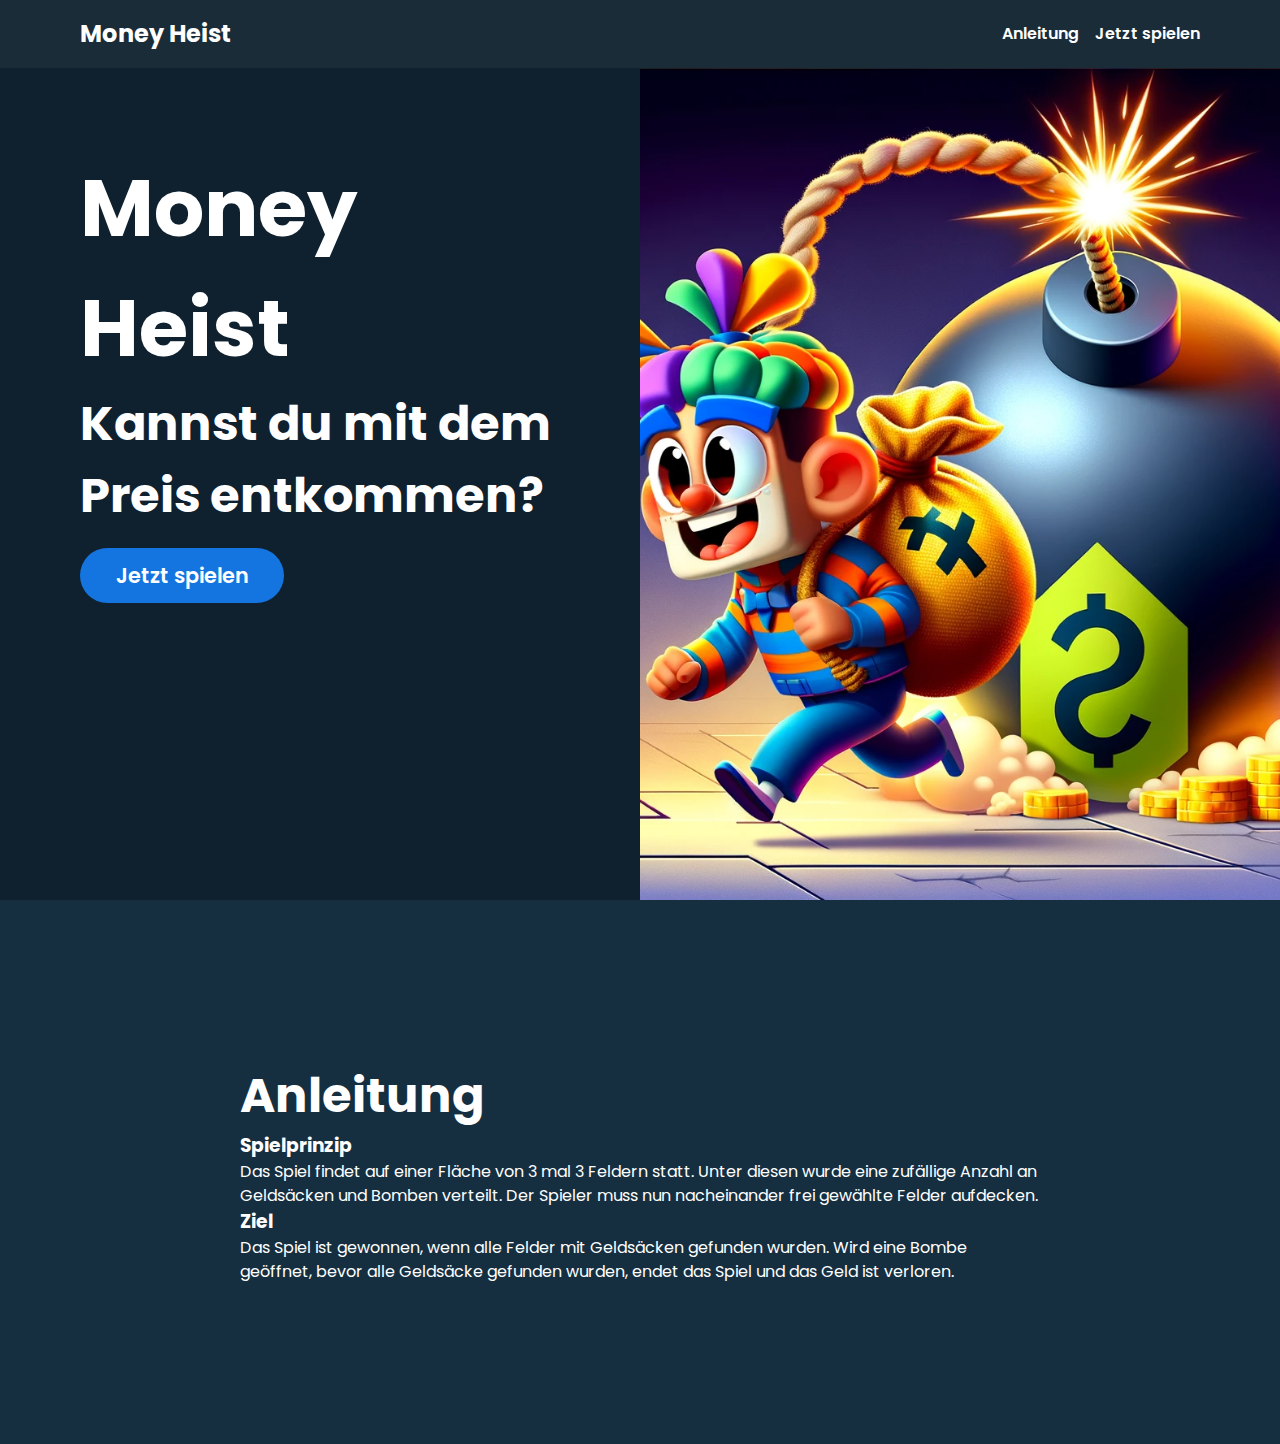
==== index.html @ 93896f3a "updated landing page" ====
<!DOCTYPE html>
<html lang="de">

<head>
    <meta charset="UTF-8">
    <meta name="viewport" content="width=device-width, initial-scale=1">
    <title>Startseite</title>
    <link rel="stylesheet" href="styles/style.css">
    <link rel="preconnect" href="https://fonts.googleapis.com">
    <link rel="preconnect" href="https://fonts.gstatic.com" crossorigin>
    <link href="https://fonts.googleapis.com/css2?family=Poppins:wght@300;400;500;600;700;800&display=swap"
        rel="stylesheet">
</head>

<body>
    <!-- header -->
    <header>
        <a href="#" id="header-logo">Money Heist</a>
        <nav>
            <ul>
                <li><a href="#">Anleitung</a></li>
                <li><a href="game.html">Jetzt spielen</a></li>
            </ul>
        </nav>
    </header>

    <!-- main content -->
    <main>

        <!-- landing section -->
        <section class="landing-section">
            <div class="landing-text">
                <h1>Money Heist</h1>
                <h2>Kannst du mit dem Preis entkommen?</h2>
                <a href="game.html" class="btn btn-landing">Jetzt spielen</a>
            </div>
            <div class="landing-image-container">
                
            </div>
        </section>

        <!-- how it works section -->
        <section style="background-color: #152f41;">
            <article class="text-section">
                <h2>Anleitung</h2>
                <h3>Spielprinzip</h3>
                <p>
                    Das Spiel findet auf einer Fläche von 3 mal 3 Feldern statt. Unter diesen wurde eine zufällige
                    Anzahl an
                    Geldsäcken und Bomben verteilt. Der Spieler muss nun nacheinander frei gewählte Felder aufdecken.
                </p>
                <h3>Ziel</h3>
                <p>
                    Das Spiel ist gewonnen, wenn alle Felder mit Geldsäcken gefunden wurden. Wird eine Bombe geöffnet,
                    bevor
                    alle Geldsäcke gefunden wurden, endet das Spiel und das Geld ist verloren.
                </p>
            </article>
        </section>
    </main>
</body>

</html>
---- styles/style.css ----
*,
*::before,
*::after {
  box-sizing: border-box;
}

* {
  margin: 0;
  padding: 0;
}

html,
body {
  overflow-x: hidden;
}

html {
  font-family: "Poppins", sans-serif;
  scroll-behavior: smooth;
  font-size: 100%;
  -webkit-text-size-adjust: 100%;
  background-color: #0f212e;
  color: white;
}

body {
  width: 100vw;
  line-height: 1.5;
  -webkit-font-smoothing: antialiased;
  -ms-overflow-style: none;
  /* IE and Edge */
  scrollbar-width: none;
  /* Firefox */
  scroll-snap-type: both mandatory;
}

a {
  color: white;
}

ul li {
  list-style: none;
}

button,
input {
  font-family: "Poppins", sans-serif;
}

header {
  padding: 1rem 5rem;
  width: 100vw;
  display: flex;
  flex-direction: row;
  align-items: center;
  justify-content: space-between;
  gap: 1rem;
  background-color: #1a2c38;
}

#header-logo {
  font-size: 1.5rem;
  font-weight: 700;
  text-decoration: none;
}

header ul {
  display: flex;
  flex-direction: row;
  align-items: center;
  justify-content: space-between;
  gap: 1rem;
}

header ul li {
  display: inline;
}

section {
  width: 100vw;
  padding: 10rem 2rem;
  display: flex;
  flex-flow: row wrap;
  justify-content: center;
  align-items: flex-start;
}

a {
  text-decoration: none;
  font-weight: 600;
}

h1 {
  font-size: 5rem;
  font-weight: 700;
}

h2 {
  font-size: 3rem;
}

.game-section {
  padding: 2rem;
  display: flex;
  align-items: stretch;
  justify-content: center;
  flex-direction: row;
  gap: 2rem;
}

.game-sidebar {
  width: 18rem;
  display: flex;
  flex-direction: column;
  align-items: flex-start;
  justify-content: space-between;
  background-color: #1a2c38;
  padding: 1.5rem;
  border-radius: 0.5rem;
}

.game-sidebar-section {
  display: flex;
  flex-direction: column;
  width: 100%;
  gap: 0.5rem;
}

.help-section {
  flex-direction: row;
  justify-content: space-between;
}

.game-sidebar-section label,
.game-sidebar-section input {
  width: 100%;
  font-size: 1rem;
  font-weight: 600;
}

.game-sidebar-section input {
  padding: 0.5rem 0.5rem;
  background: transparent;
  border: solid 2px #314c5d;
  color: white;
  border-radius: 3px;
}

.game-grid-container {
  display: grid;
  grid-template-columns: repeat(3, minmax(0, 1fr));
  grid-gap: 1rem;
}

.grid-item {
  position: relative;
  top: 0;
  width: calc(200px - 1rem);
  height: calc(200px - 1rem);
  background-color: grey;
  display: flex;
  align-items: center;
  justify-content: center;
  cursor: not-allowed;
  transition: 0.2s;
  border-radius: 0.5rem;
}

.grid-item-active {
  background-color: #1475e1;
  cursor: pointer;
}

.grid-item-active:hover {
  top: -2px;
  background-color: #3c3cff;
}

.mine-clicked,
.mine-clicked:hover {
  background-color: red;
}

.money-clicked,
.money-clicked:hover {
  background-color: green;
}

.win {
  background-color: yellow;
}

.win:hover {
  background-color: yellow;
}

.game-over,
.game-over:hover {
  background-color: red;
}

.win-screen {
  display: none;
}

.btn {
  display: inline-block;
  background-color: #1475e1;
  color: white;
  padding: 0.75rem 2.25rem;
  border-radius: 2rem;
  margin: 1rem 0rem;
  font-size: 1.3rem;
  border: none;
  cursor: pointer;
}

.btn-default {
  font-size: 1rem;
  margin: 0.5rem 0rem;
  padding: 0.75rem 0.5rem;
  border-radius: 3px;
  color: black;
  font-weight: 600;
  background-color: lime;
}

.text-section {
  max-width: 50rem;
}

.landing-section {
  margin: 0;
  padding: 0;
  height: calc(100vh - 68px);
  flex-direction: column wrap;
}

.landing-section > * {
  padding: 5rem;
  width: 50vw;
  height: 100%;
}

.landing-image-container {
  background-color: blue;
  background-image: url("../assets/landing-bg-flipped.png");
  background-size: cover;
  background-position: center;
}

.landing-content {
  height: 100%;
  width: 50%;
  display: flex;
  justify-content: center;
  align-items: center;
}/*# sourceMappingURL=style.css.map */
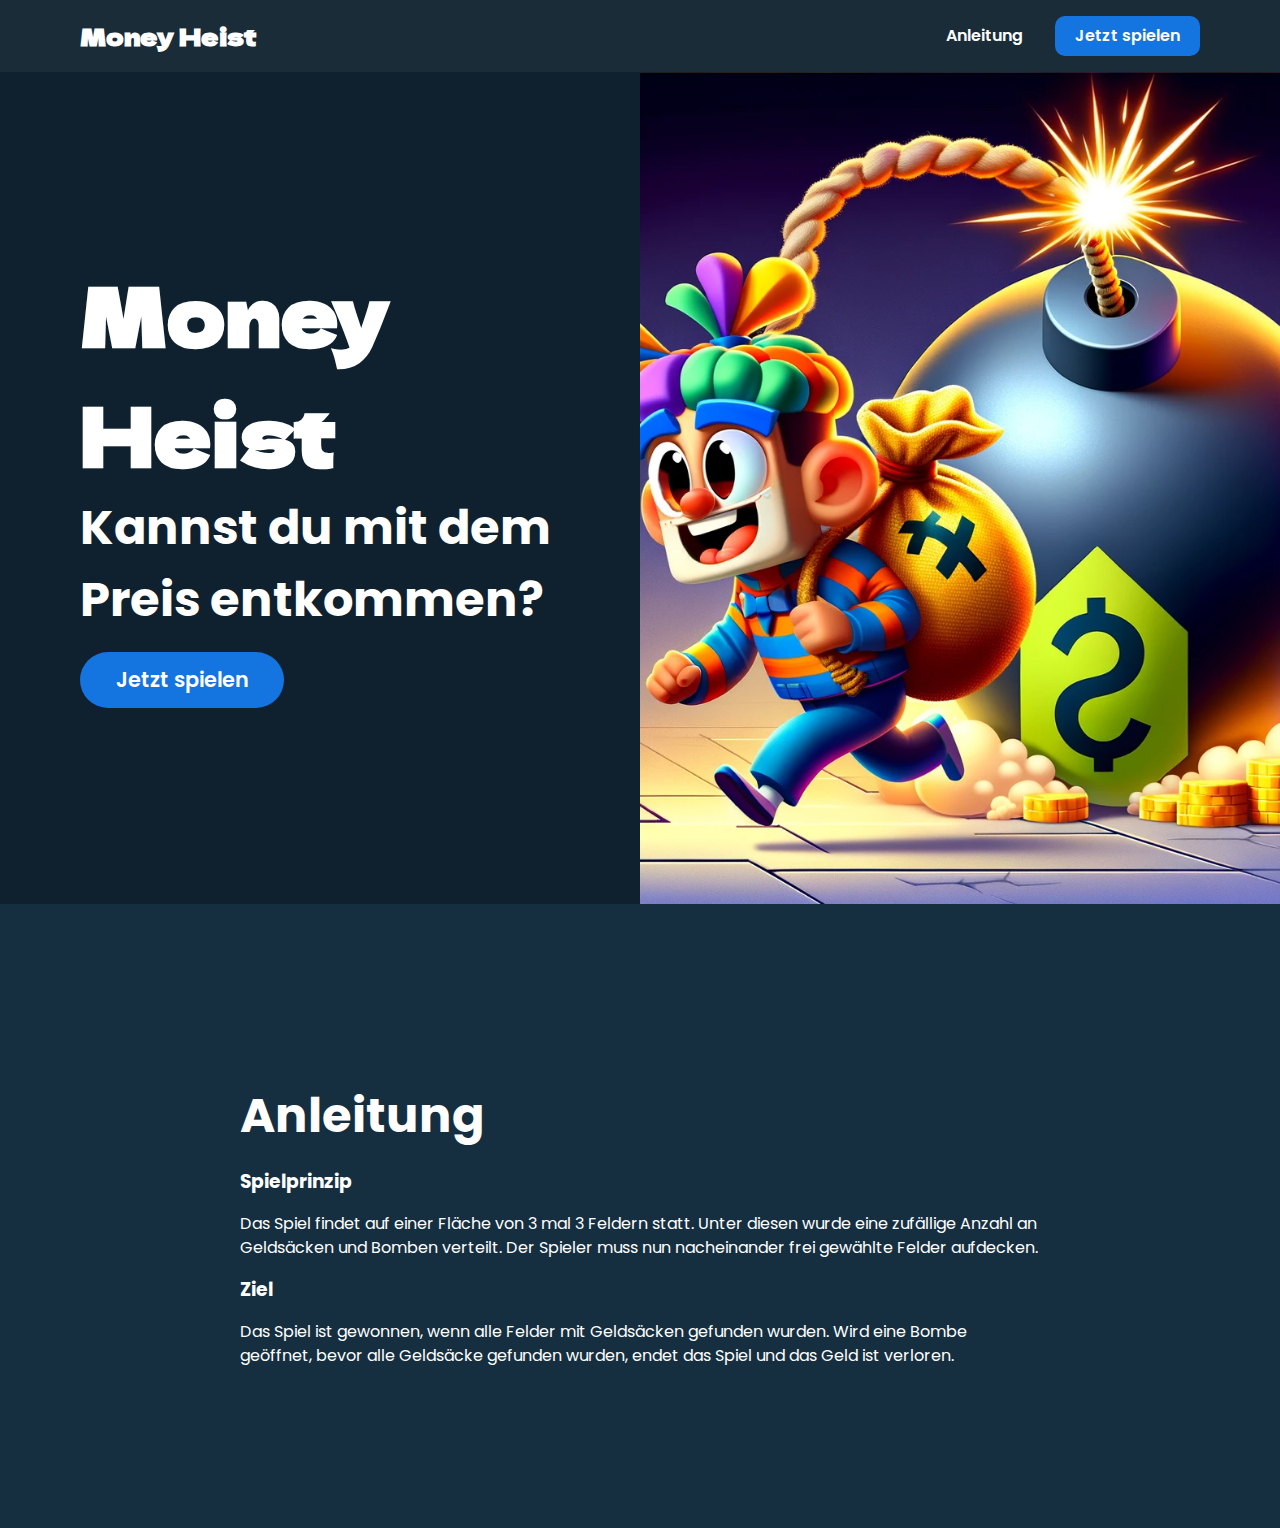
==== commit a662e902: "updated landing page" ====
--- a/index.html
+++ b/index.html
@@ -10,6 +10,8 @@
     <link rel="preconnect" href="https://fonts.gstatic.com" crossorigin>
     <link href="https://fonts.googleapis.com/css2?family=Poppins:wght@300;400;500;600;700;800&display=swap"
         rel="stylesheet">
+    <link href="https://fonts.googleapis.com/css2?family=Dela+Gothic+One&display=swap" rel="stylesheet">
+
 </head>
 
 <body>
@@ -19,7 +21,7 @@
         <nav>
             <ul>
                 <li><a href="#">Anleitung</a></li>
-                <li><a href="game.html">Jetzt spielen</a></li>
+                <li><a class="btn" href="game.html">Jetzt spielen</a></li>
             </ul>
         </nav>
     </header>
@@ -35,7 +37,7 @@
                 <a href="game.html" class="btn btn-landing">Jetzt spielen</a>
             </div>
             <div class="landing-image-container">
-                
+
             </div>
         </section>
 
--- a/styles/style.css
+++ b/styles/style.css
@@ -34,6 +34,10 @@
   scroll-snap-type: both mandatory;
 }
 
+h1, h2, h3 {
+  margin: 1rem 0;
+}
+
 a {
   color: white;
 }
@@ -62,6 +66,7 @@
   font-size: 1.5rem;
   font-weight: 700;
   text-decoration: none;
+  font-family: "Dela Gothic One", sans-serif;
 }
 
 header ul {
@@ -69,7 +74,7 @@
   flex-direction: row;
   align-items: center;
   justify-content: space-between;
-  gap: 1rem;
+  gap: 2rem;
 }
 
 header ul li {
@@ -93,6 +98,7 @@
 h1 {
   font-size: 5rem;
   font-weight: 700;
+  font-family: "Dela Gothic One", sans-serif;
 }
 
 h2 {
@@ -204,13 +210,13 @@
 }
 
 .btn {
+  font-size: 1rem;
   display: inline-block;
   background-color: #1475e1;
   color: white;
-  padding: 0.75rem 2.25rem;
-  border-radius: 2rem;
-  margin: 1rem 0rem;
-  font-size: 1.3rem;
+  padding: 0.5rem 1.25rem;
+  border-radius: 10px;
+  margin: 0;
   border: none;
   cursor: pointer;
 }
@@ -225,6 +231,17 @@
   background-color: lime;
 }
 
+.btn-landing {
+  font-size: 1.3rem;
+  margin: 1rem 0rem;
+  padding: 0.75rem 2.25rem;
+  border-radius: 2rem;
+}
+
+.btn-dark {
+  background-color: #1e3544;
+}
+
 .text-section {
   max-width: 50rem;
 }
@@ -240,6 +257,19 @@
   padding: 5rem;
   width: 50vw;
   height: 100%;
+}
+
+.landing-section h1,
+.landing-section h2 {
+  margin: 0;
+}
+
+.landing-text {
+  display: flex;
+  align-items: flex-start;
+  justify-content: center;
+  flex-direction: column;
+  text-align: left;
 }
 
 .landing-image-container {
@@ -247,6 +277,7 @@
   background-image: url("../assets/landing-bg-flipped.png");
   background-size: cover;
   background-position: center;
+  background-repeat: no-repeat;
 }
 
 .landing-content {
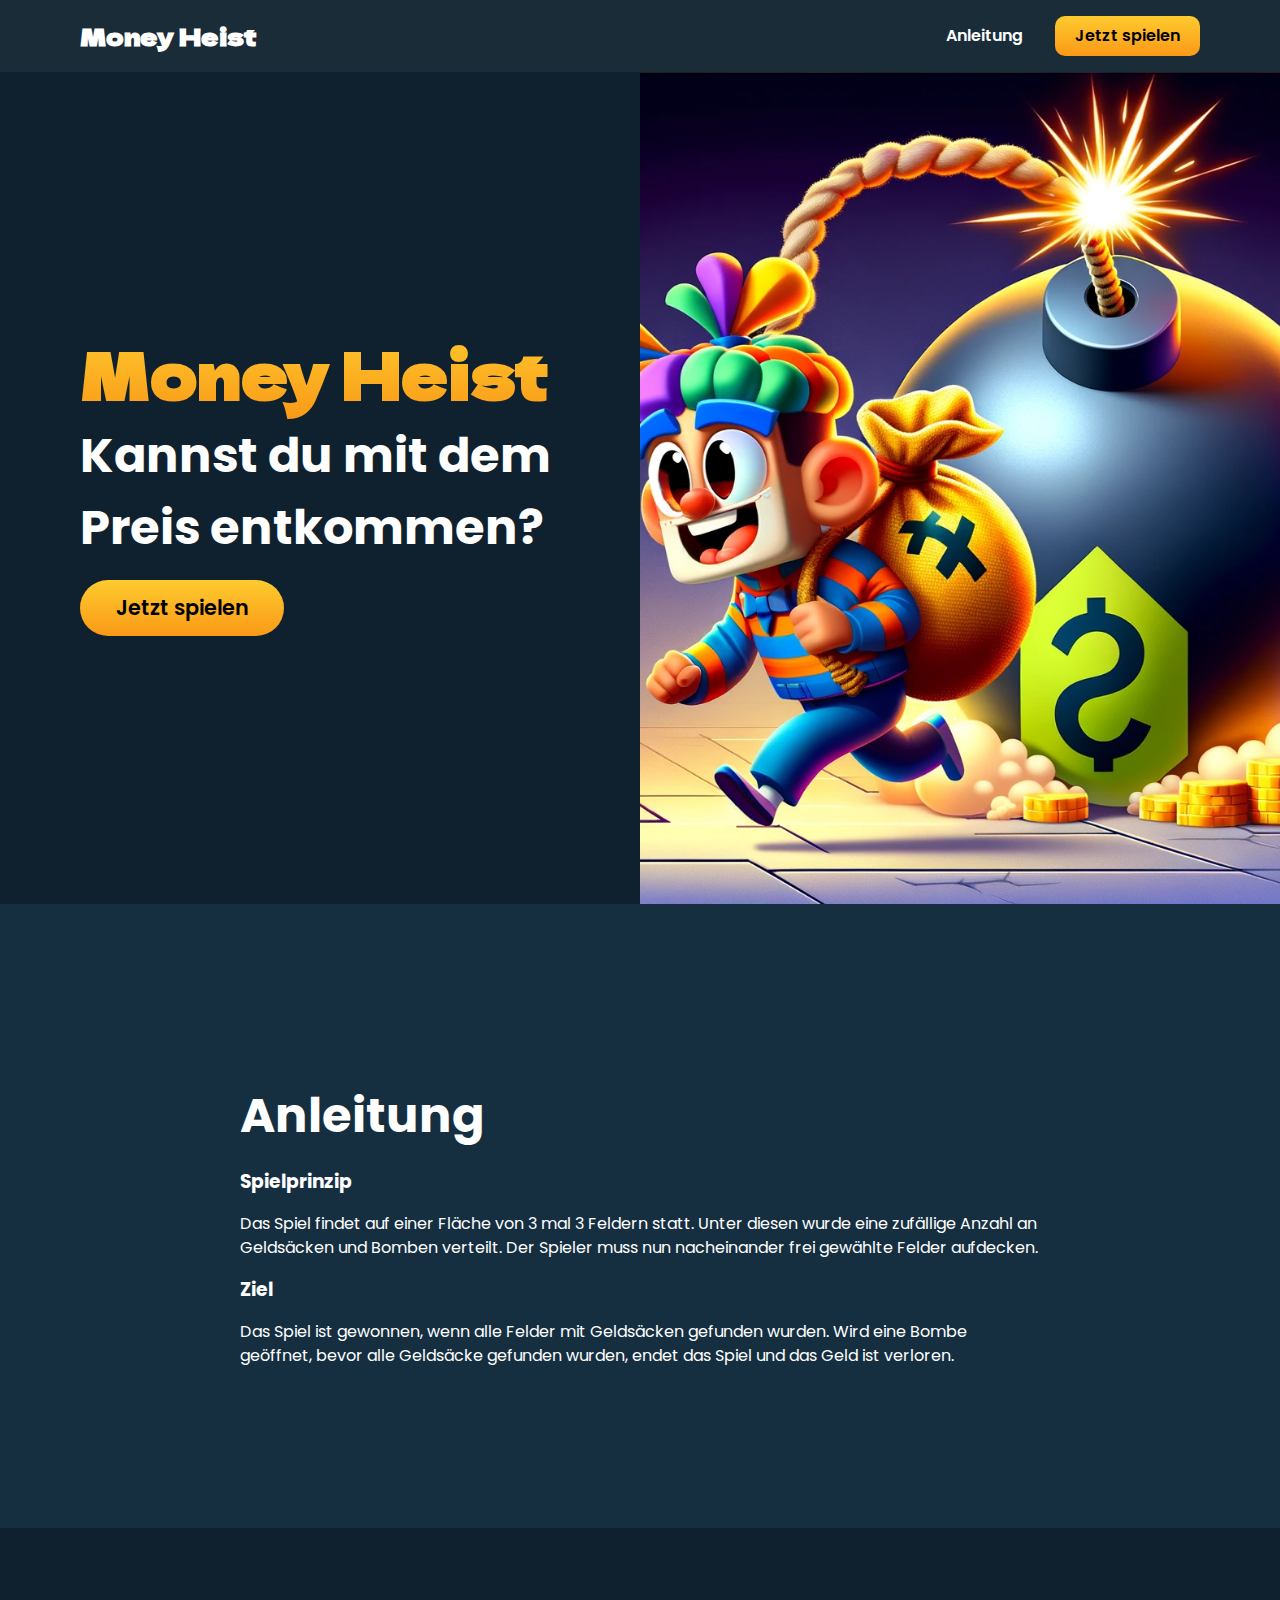
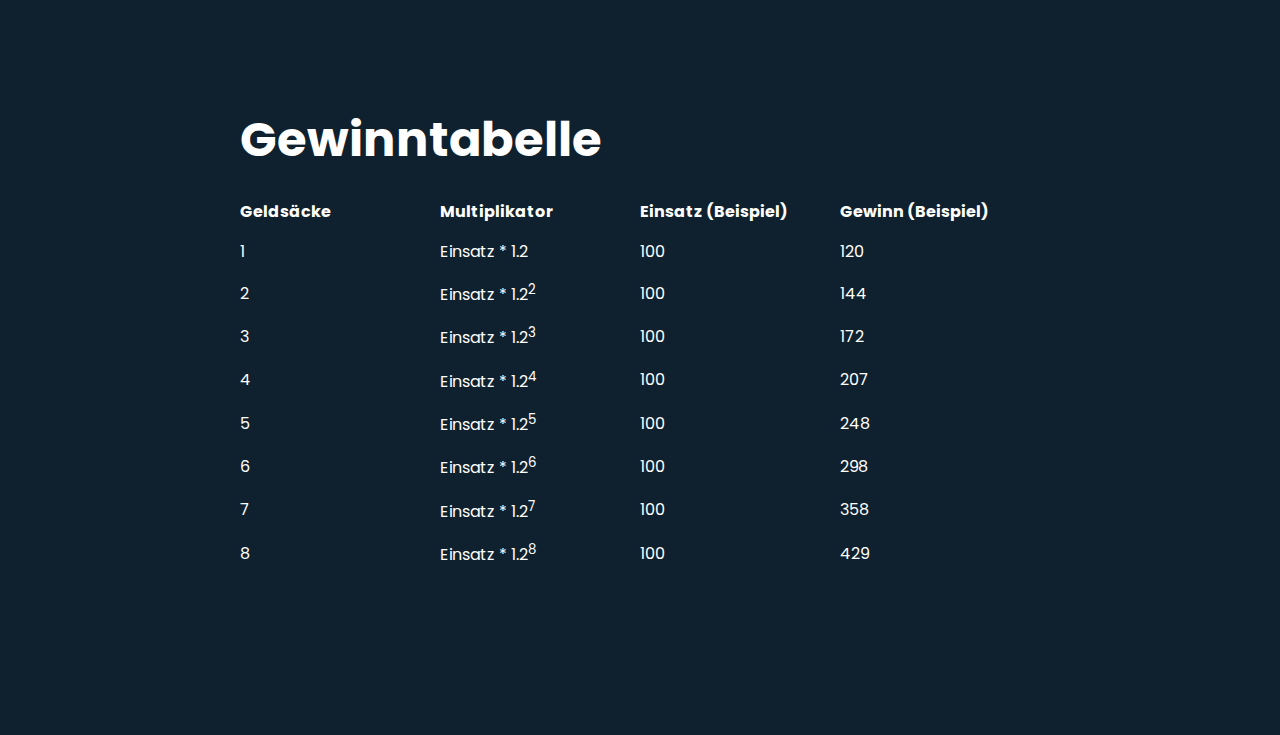
==== commit cdf65420: "added table" ====
--- a/index.html
+++ b/index.html
@@ -42,7 +42,7 @@
         </section>
 
         <!-- how it works section -->
-        <section style="background-color: #152f41;">
+        <section>
             <article class="text-section">
                 <h2>Anleitung</h2>
                 <h3>Spielprinzip</h3>
@@ -59,6 +59,71 @@
                 </p>
             </article>
         </section>
+        <section>
+            <article class="text-section">
+                <h2>Gewinntabelle</h2>
+                <table>
+                    <thead>
+                        <tr>
+                            <th>Geldsäcke</th>
+                            <th>Multiplikator</th>
+                            <th>Einsatz (Beispiel)</th>
+                            <th>Gewinn (Beispiel)</th>
+                        </tr>
+                    </thead>
+                    <tbody>
+                        <tr>
+                            <td>1</td>
+                            <td>Einsatz * 1.2</td>
+                            <td>100</td>
+                            <td>120</td>
+                        </tr>
+                        <tr>
+                            <td>2</td>
+                            <td>Einsatz * 1.2<sup>2</sup></td>
+                            <td>100</td>
+                            <td>144</td>
+                        </tr>
+                        <tr>
+                            <td>3</td>
+                            <td>Einsatz * 1.2<sup>3</sup></td>
+                            <td>100</td>
+                            <td>172</td>
+                        </tr>
+                        <tr>
+                            <td>4</td>
+                            <td>Einsatz * 1.2<sup>4</sup></td>
+                            <td>100</td>
+                            <td>207</td>
+                        </tr>
+                        <tr>
+                            <td>5</td>
+                            <td>Einsatz * 1.2<sup>5</sup></td>
+                            <td>100</td>
+                            <td>248</td>
+                        </tr>
+                        <tr>
+                            <td>6</td>
+                            <td>Einsatz * 1.2<sup>6</sup></td>
+                            <td>100</td>
+                            <td>298</td>
+                        </tr>
+                        <tr>
+                            <td>7</td>
+                            <td>Einsatz * 1.2<sup>7</sup></td>
+                            <td>100</td>
+                            <td>358</td>
+                        </tr>
+                        <tr>
+                            <td>8</td>
+                            <td>Einsatz * 1.2<sup>8</sup></td>
+                            <td>100</td>
+                            <td>429</td>
+                        </tr>
+                    </tbody>
+                </table>
+            </article>
+        </section>
     </main>
 </body>
 
--- a/styles/style.css
+++ b/styles/style.css
@@ -34,7 +34,9 @@
   scroll-snap-type: both mandatory;
 }
 
-h1, h2, h3 {
+h1,
+h2,
+h3 {
   margin: 1rem 0;
 }
 
@@ -49,6 +51,34 @@
 button,
 input {
   font-family: "Poppins", sans-serif;
+}
+
+table {
+  table-layout: fixed;
+  width: 100%;
+  text-align: left;
+  border-collapse: collapse;
+}
+
+thead th:nth-child(1) {
+  width: 25%;
+}
+
+thead th:nth-child(2) {
+  width: 25%;
+}
+
+thead th:nth-child(3) {
+  width: 25%;
+}
+
+thead th:nth-child(4) {
+  width: 25%;
+}
+
+th,
+td {
+  padding: 0.5rem 0;
 }
 
 header {
@@ -81,30 +111,14 @@
   display: inline;
 }
 
-section {
-  width: 100vw;
-  padding: 10rem 2rem;
-  display: flex;
-  flex-flow: row wrap;
-  justify-content: center;
-  align-items: flex-start;
-}
-
-a {
-  text-decoration: none;
-  font-weight: 600;
-}
-
-h1 {
-  font-size: 5rem;
-  font-weight: 700;
-  font-family: "Dela Gothic One", sans-serif;
-}
-
-h2 {
-  font-size: 3rem;
-}
-
+@media (max-width: 576px) {
+  header {
+    padding: 1rem;
+  }
+}
+/**
+ * Game page
+ */
 .game-section {
   padding: 2rem;
   display: flex;
@@ -123,6 +137,7 @@
   background-color: #1a2c38;
   padding: 1.5rem;
   border-radius: 0.5rem;
+  order: 1;
 }
 
 .game-sidebar-section {
@@ -132,9 +147,35 @@
   gap: 0.5rem;
 }
 
+.bet-label-group {
+  width: 100%;
+  display: flex;
+  flex-direction: row wrap;
+  align-items: flex-end;
+  justify-content: space-around;
+}
+
+.bet-label-group label {
+  flex: 1;
+  text-align: left;
+}
+
+.bet-label-group span {
+  flex: 2;
+  text-align: right;
+  font-weight: 500;
+  font-size: 0.8rem;
+  color: #427ca1;
+}
+
 .help-section {
+  padding-top: 1rem;
   flex-direction: row;
   justify-content: space-between;
+}
+
+.game-sidebar-section .btn {
+  margin: 0;
 }
 
 .game-sidebar-section label,
@@ -152,17 +193,40 @@
   border-radius: 3px;
 }
 
+.game-sidebar-section .stats {
+  display: grid;
+  grid-template-columns: repeat(2, minmax(0, 1fr));
+  gap: 0.25rem;
+  text-align: left;
+  font-weight: 400;
+  font-size: 1rem;
+  background: #1e3544;
+  padding: 1rem;
+  border-radius: 3px;
+  white-space: nowrap;
+}
+
+#minecountindicator,
+#moneyfoundindicator,
+#mineriskindicator {
+  text-align: right;
+  font-weight: 500;
+}
+
 .game-grid-container {
+  width: 40%;
   display: grid;
   grid-template-columns: repeat(3, minmax(0, 1fr));
+  grid-template-rows: repeat(3, minmax(0, 1fr));
   grid-gap: 1rem;
+  order: 1;
 }
 
 .grid-item {
   position: relative;
   top: 0;
-  width: calc(200px - 1rem);
-  height: calc(200px - 1rem);
+  width: 100%;
+  height: 100%;
   background-color: grey;
   display: flex;
   align-items: center;
@@ -172,6 +236,12 @@
   border-radius: 0.5rem;
 }
 
+.grid-item::before {
+  content: "";
+  display: block;
+  padding-top: 100%;
+}
+
 .grid-item-active {
   background-color: #1475e1;
   cursor: pointer;
@@ -205,15 +275,136 @@
   background-color: red;
 }
 
-.win-screen {
-  display: none;
-}
-
+.hide {
+  display: none !important;
+}
+
+@media (max-width: 576px) {
+  .game-section {
+    gap: 1rem;
+  }
+  .game-section {
+    padding: 1rem;
+  }
+  .game-grid-container {
+    width: 100%;
+  }
+  .game-sidebar {
+    width: 100%;
+    order: 2;
+  }
+}
+@media (min-width: 576px) {
+  .game-section {
+    padding: 2rem 2rem;
+  }
+  .game-grid-container {
+    width: 50%;
+  }
+}
+@media (min-width: 768px) {
+  .game-section {
+    padding: 2rem 0rem;
+  }
+  .game-grid-container {
+    width: 60%;
+  }
+}
+@media (min-width: 992px) {
+  .game-section {
+    padding: 2rem 5rem;
+  }
+  .game-grid-container {
+    width: 60%;
+  }
+}
+@media (min-width: 1200px) {
+  .game-section {
+    padding: 2rem 7rem;
+  }
+  .game-grid-container {
+    width: 55%;
+  }
+}
+@media (min-width: 1400px) {
+  .game-section {
+    padding: 2rem 15rem;
+  }
+  .game-grid-container {
+    width: 60%;
+  }
+}
+/** 
+ * General page setup
+ */
+section {
+  width: 100vw;
+  padding: 10rem 2rem;
+  display: flex;
+  flex-flow: row wrap;
+  justify-content: center;
+  align-items: flex-start;
+}
+
+section:nth-child(even) {
+  background-color: #152f41;
+}
+
+.landing-section {
+  margin: 0;
+  padding: 0;
+  height: calc(100vh - 68px);
+  flex-direction: column wrap;
+}
+
+.landing-section > * {
+  padding: 5rem;
+  width: 50vw;
+  height: 100%;
+}
+
+.landing-section h1,
+.landing-section h2 {
+  margin: 0;
+}
+
+.landing-text {
+  display: flex;
+  align-items: flex-start;
+  justify-content: center;
+  flex-direction: column;
+  text-align: left;
+}
+
+.landing-image-container {
+  background-color: blue;
+  background-image: url("../assets/landing-bg-flipped.png");
+  background-size: cover;
+  background-position: center;
+  background-repeat: no-repeat;
+}
+
+.landing-content {
+  height: 100%;
+  width: 50%;
+  display: flex;
+  justify-content: center;
+  align-items: center;
+}
+
+.text-section {
+  max-width: 50rem;
+}
+
+/**
+ * Button styles
+ */
 .btn {
   font-size: 1rem;
+  text-align: center;
   display: inline-block;
-  background-color: #1475e1;
-  color: white;
+  background: linear-gradient(180deg, #FECB2E 0%, #FA9917 100%);
+  color: #000;
   padding: 0.5rem 1.25rem;
   border-radius: 10px;
   margin: 0;
@@ -236,54 +427,34 @@
   margin: 1rem 0rem;
   padding: 0.75rem 2.25rem;
   border-radius: 2rem;
+  background: linear-gradient(180deg, #FECB2E 0%, #FA9917 100%);
+  color: black;
 }
 
 .btn-dark {
-  background-color: #1e3544;
-}
-
-.text-section {
-  max-width: 50rem;
-}
-
-.landing-section {
-  margin: 0;
-  padding: 0;
-  height: calc(100vh - 68px);
-  flex-direction: column wrap;
-}
-
-.landing-section > * {
-  padding: 5rem;
-  width: 50vw;
-  height: 100%;
-}
-
-.landing-section h1,
-.landing-section h2 {
-  margin: 0;
-}
-
-.landing-text {
-  display: flex;
-  align-items: flex-start;
-  justify-content: center;
-  flex-direction: column;
-  text-align: left;
-}
-
-.landing-image-container {
-  background-color: blue;
-  background-image: url("../assets/landing-bg-flipped.png");
-  background-size: cover;
-  background-position: center;
-  background-repeat: no-repeat;
-}
-
-.landing-content {
-  height: 100%;
-  width: 50%;
-  display: flex;
-  justify-content: center;
-  align-items: center;
+  background: #1e3544;
+  color: #fff;
+}
+
+/**
+ * General text styling
+ */
+a {
+  text-decoration: none;
+  font-weight: 600;
+}
+
+h1 {
+  font-size: clamp(1rem, 5vw, 6rem);
+  font-weight: 700;
+  font-family: "Dela Gothic One", sans-serif;
+  background: linear-gradient(180deg, #FECB2E 0%, #FA9917 100%);
+  background-clip: text;
+  -webkit-background-clip: text;
+  -webkit-text-fill-color: transparent;
+  display: inline-block;
+}
+
+h2 {
+  font-size: 3rem;
 }/*# sourceMappingURL=style.css.map */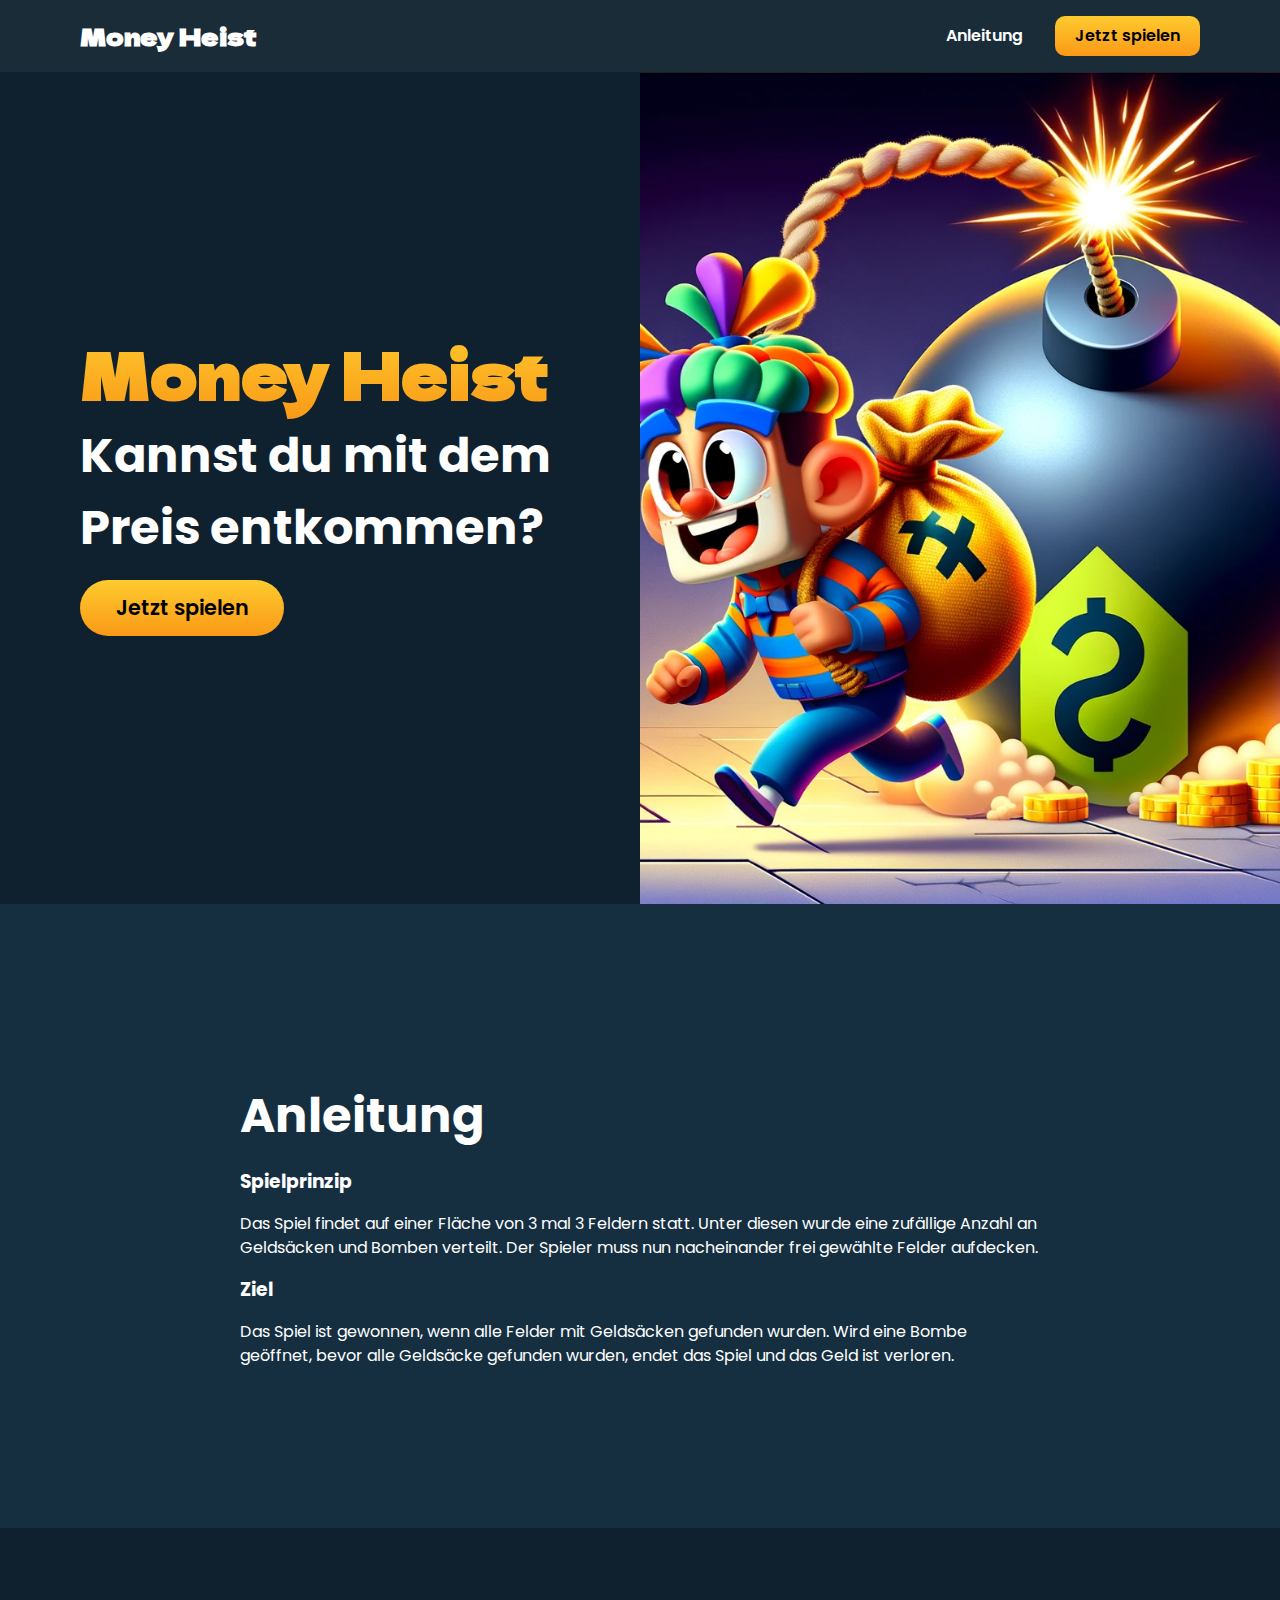
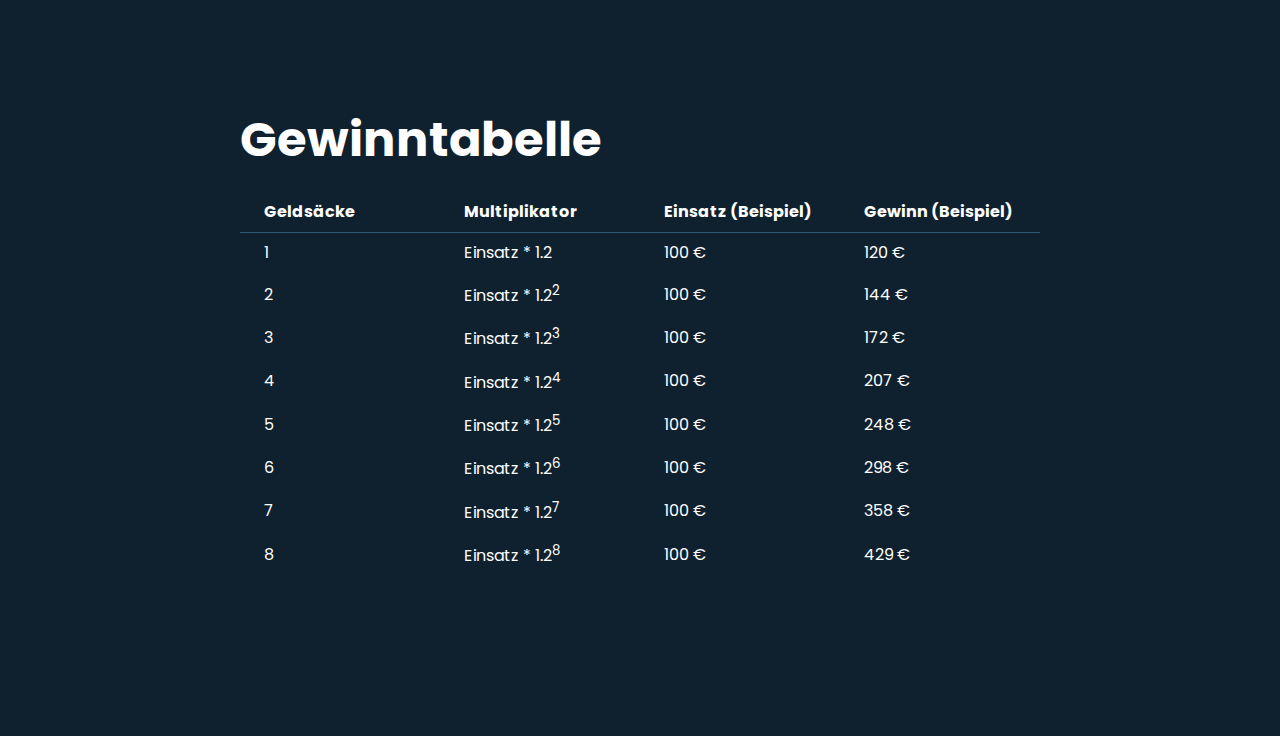
==== commit e840d720: "updated responsive features on landing page" ====
--- a/index.html
+++ b/index.html
@@ -75,50 +75,50 @@
                         <tr>
                             <td>1</td>
                             <td>Einsatz * 1.2</td>
-                            <td>100</td>
-                            <td>120</td>
+                            <td>100 €</td>
+                            <td>120 €</td>
                         </tr>
                         <tr>
                             <td>2</td>
                             <td>Einsatz * 1.2<sup>2</sup></td>
-                            <td>100</td>
-                            <td>144</td>
+                            <td>100 €</td>
+                            <td>144 €</td>
                         </tr>
                         <tr>
                             <td>3</td>
                             <td>Einsatz * 1.2<sup>3</sup></td>
-                            <td>100</td>
-                            <td>172</td>
+                            <td>100 €</td>
+                            <td>172 €</td>
                         </tr>
                         <tr>
                             <td>4</td>
                             <td>Einsatz * 1.2<sup>4</sup></td>
-                            <td>100</td>
-                            <td>207</td>
+                            <td>100 €</td>
+                            <td>207 €</td>
                         </tr>
                         <tr>
                             <td>5</td>
                             <td>Einsatz * 1.2<sup>5</sup></td>
-                            <td>100</td>
-                            <td>248</td>
+                            <td>100 €</td>
+                            <td>248 €</td>
                         </tr>
                         <tr>
                             <td>6</td>
                             <td>Einsatz * 1.2<sup>6</sup></td>
-                            <td>100</td>
-                            <td>298</td>
+                            <td>100 €</td>
+                            <td>298 €</td>
                         </tr>
                         <tr>
                             <td>7</td>
                             <td>Einsatz * 1.2<sup>7</sup></td>
-                            <td>100</td>
-                            <td>358</td>
+                            <td>100 €</td>
+                            <td>358 €</td>
                         </tr>
                         <tr>
                             <td>8</td>
                             <td>Einsatz * 1.2<sup>8</sup></td>
-                            <td>100</td>
-                            <td>429</td>
+                            <td>100 €</td>
+                            <td>429 €</td>
                         </tr>
                     </tbody>
                 </table>
--- a/styles/style.css
+++ b/styles/style.css
@@ -76,9 +76,17 @@
   width: 25%;
 }
 
+thead {
+  border-bottom: solid 0.1rem #2f5975;
+}
+
+th {
+  vertical-align: bottom;
+}
+
 th,
 td {
-  padding: 0.5rem 0;
+  padding: 0.5rem 1.5rem;
 }
 
 header {
@@ -354,7 +362,7 @@
   margin: 0;
   padding: 0;
   height: calc(100vh - 68px);
-  flex-direction: column wrap;
+  flex-flow: column wrap;
 }
 
 .landing-section > * {
@@ -457,4 +465,68 @@
 
 h2 {
   font-size: 3rem;
+}
+
+@media (max-width: 576px) {
+  .landing-section {
+    flex-flow: column;
+  }
+  .landing-section > * {
+    padding: 1rem;
+    width: 100vw;
+    height: 50%;
+  }
+}
+@media (min-width: 576px) {
+  .landing-section {
+    flex-flow: column;
+  }
+  .landing-section > * {
+    padding: 5rem;
+    width: 100vw;
+    height: 50%;
+  }
+}
+/*
+@media (min-width: breakpoints.$breakpoint-md) {
+    .game-section {
+        padding: 2rem 0rem
+    }
+
+    .game-grid-container {
+        width: 60%;
+    }
+}
+
+
+
+@media (min-width: breakpoints.$breakpoint-lg) {
+    .game-section {
+        padding: 2rem 5rem
+    }
+
+    .game-grid-container {
+        width: 60%;
+    }
+}
+
+@media (min-width: breakpoints.$breakpoint-xl) {
+    .game-section {
+        padding: 2rem 7rem
+    }
+
+    .game-grid-container {
+        width: 55%;
+    }
+}
+*/
+@media (min-width: 992px) {
+  .landing-section {
+    flex-flow: row;
+  }
+  .landing-section > * {
+    padding: 5rem;
+    width: 50vw;
+    height: 100%;
+  }
 }/*# sourceMappingURL=style.css.map */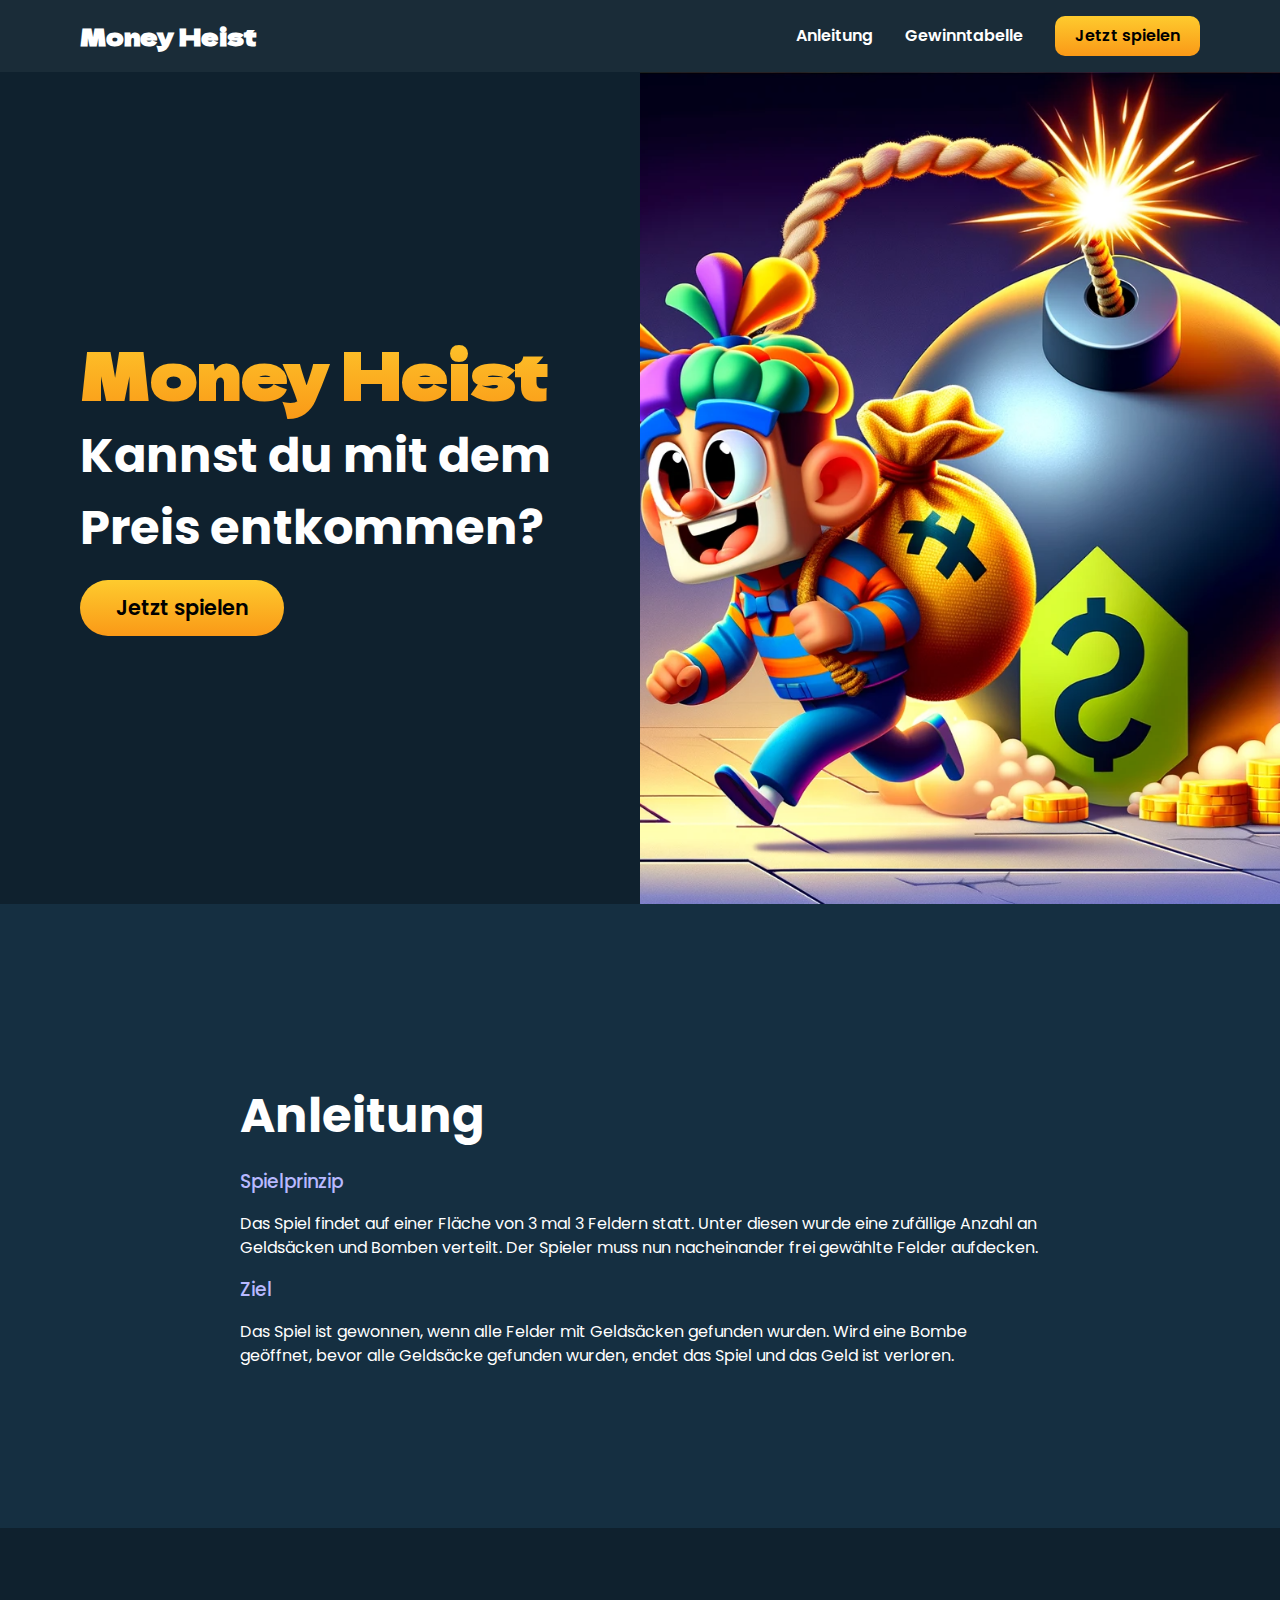
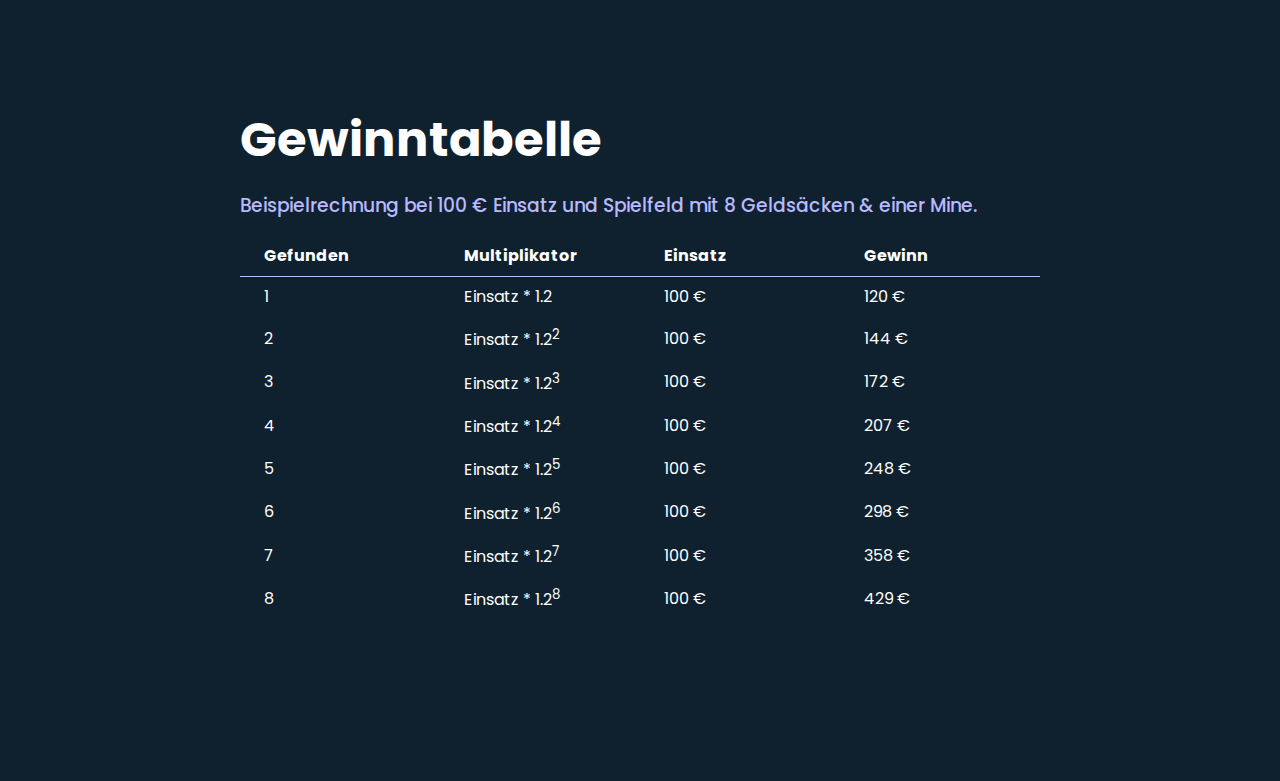
==== commit de19d32a: "updated lang" ====
--- a/index.html
+++ b/index.html
@@ -4,7 +4,7 @@
 <head>
     <meta charset="UTF-8">
     <meta name="viewport" content="width=device-width, initial-scale=1">
-    <title>Startseite</title>
+    <title>Money Heist 💰💣</title>
     <link rel="stylesheet" href="styles/style.css">
     <link rel="preconnect" href="https://fonts.googleapis.com">
     <link rel="preconnect" href="https://fonts.gstatic.com" crossorigin>
@@ -20,7 +20,8 @@
         <a href="#" id="header-logo">Money Heist</a>
         <nav>
             <ul>
-                <li><a href="#">Anleitung</a></li>
+                <li><a href="#anleitung">Anleitung</a></li>
+                <li><a href="#gewinntabelle">Gewinntabelle</a></li>
                 <li><a class="btn" href="game.html">Jetzt spielen</a></li>
             </ul>
         </nav>
@@ -42,7 +43,7 @@
         </section>
 
         <!-- how it works section -->
-        <section>
+        <section id="anleitung">
             <article class="text-section">
                 <h2>Anleitung</h2>
                 <h3>Spielprinzip</h3>
@@ -59,16 +60,17 @@
                 </p>
             </article>
         </section>
-        <section>
+        <section id="gewinntabelle">
             <article class="text-section">
                 <h2>Gewinntabelle</h2>
+                <h3>Beispielrechnung bei 100 € Einsatz und Spielfeld mit 8 Geldsäcken & einer Mine.</h3>
                 <table>
                     <thead>
                         <tr>
-                            <th>Geldsäcke</th>
+                            <th>Gefunden</th>
                             <th>Multiplikator</th>
-                            <th>Einsatz (Beispiel)</th>
-                            <th>Gewinn (Beispiel)</th>
+                            <th>Einsatz</th>
+                            <th>Gewinn</th>
                         </tr>
                     </thead>
                     <tbody>
--- a/styles/style.css
+++ b/styles/style.css
@@ -40,6 +40,11 @@
   margin: 1rem 0;
 }
 
+h3 {
+  color: #b8b9ff;
+  font-weight: 500;
+}
+
 a {
   color: white;
 }
@@ -77,16 +82,11 @@
 }
 
 thead {
-  border-bottom: solid 0.1rem #2f5975;
+  border-bottom: solid 0.1rem #b8b9ff;
 }
 
 th {
   vertical-align: bottom;
-}
-
-th,
-td {
-  padding: 0.5rem 1.5rem;
 }
 
 header {
@@ -453,7 +453,7 @@
 }
 
 h1 {
-  font-size: clamp(1rem, 5vw, 6rem);
+  font-size: clamp(3rem, 5vw, 6rem);
   font-weight: 700;
   font-family: "Dela Gothic One", sans-serif;
   background: linear-gradient(180deg, #FECB2E 0%, #FA9917 100%);
@@ -464,9 +464,20 @@
 }
 
 h2 {
-  font-size: 3rem;
-}
-
+  font-size: clamp(2rem, 4vw, 3rem);
+}
+
+/**
+ * Tables styles
+ */
+th,
+td {
+  padding: 0.5rem 1.5rem;
+}
+
+/**
+ * Media queries
+ */
 @media (max-width: 576px) {
   .landing-section {
     flex-flow: column;
@@ -476,6 +487,10 @@
     width: 100vw;
     height: 50%;
   }
+  th,
+  td {
+    padding: 0;
+  }
 }
 @media (min-width: 576px) {
   .landing-section {
@@ -486,40 +501,11 @@
     width: 100vw;
     height: 50%;
   }
-}
-/*
-@media (min-width: breakpoints.$breakpoint-md) {
-    .game-section {
-        padding: 2rem 0rem
-    }
-
-    .game-grid-container {
-        width: 60%;
-    }
-}
-
-
-
-@media (min-width: breakpoints.$breakpoint-lg) {
-    .game-section {
-        padding: 2rem 5rem
-    }
-
-    .game-grid-container {
-        width: 60%;
-    }
-}
-
-@media (min-width: breakpoints.$breakpoint-xl) {
-    .game-section {
-        padding: 2rem 7rem
-    }
-
-    .game-grid-container {
-        width: 55%;
-    }
-}
-*/
+  th,
+  td {
+    padding: 0;
+  }
+}
 @media (min-width: 992px) {
   .landing-section {
     flex-flow: row;
@@ -529,4 +515,8 @@
     width: 50vw;
     height: 100%;
   }
+  th,
+  td {
+    padding: 0.5rem 1.5rem;
+  }
 }/*# sourceMappingURL=style.css.map */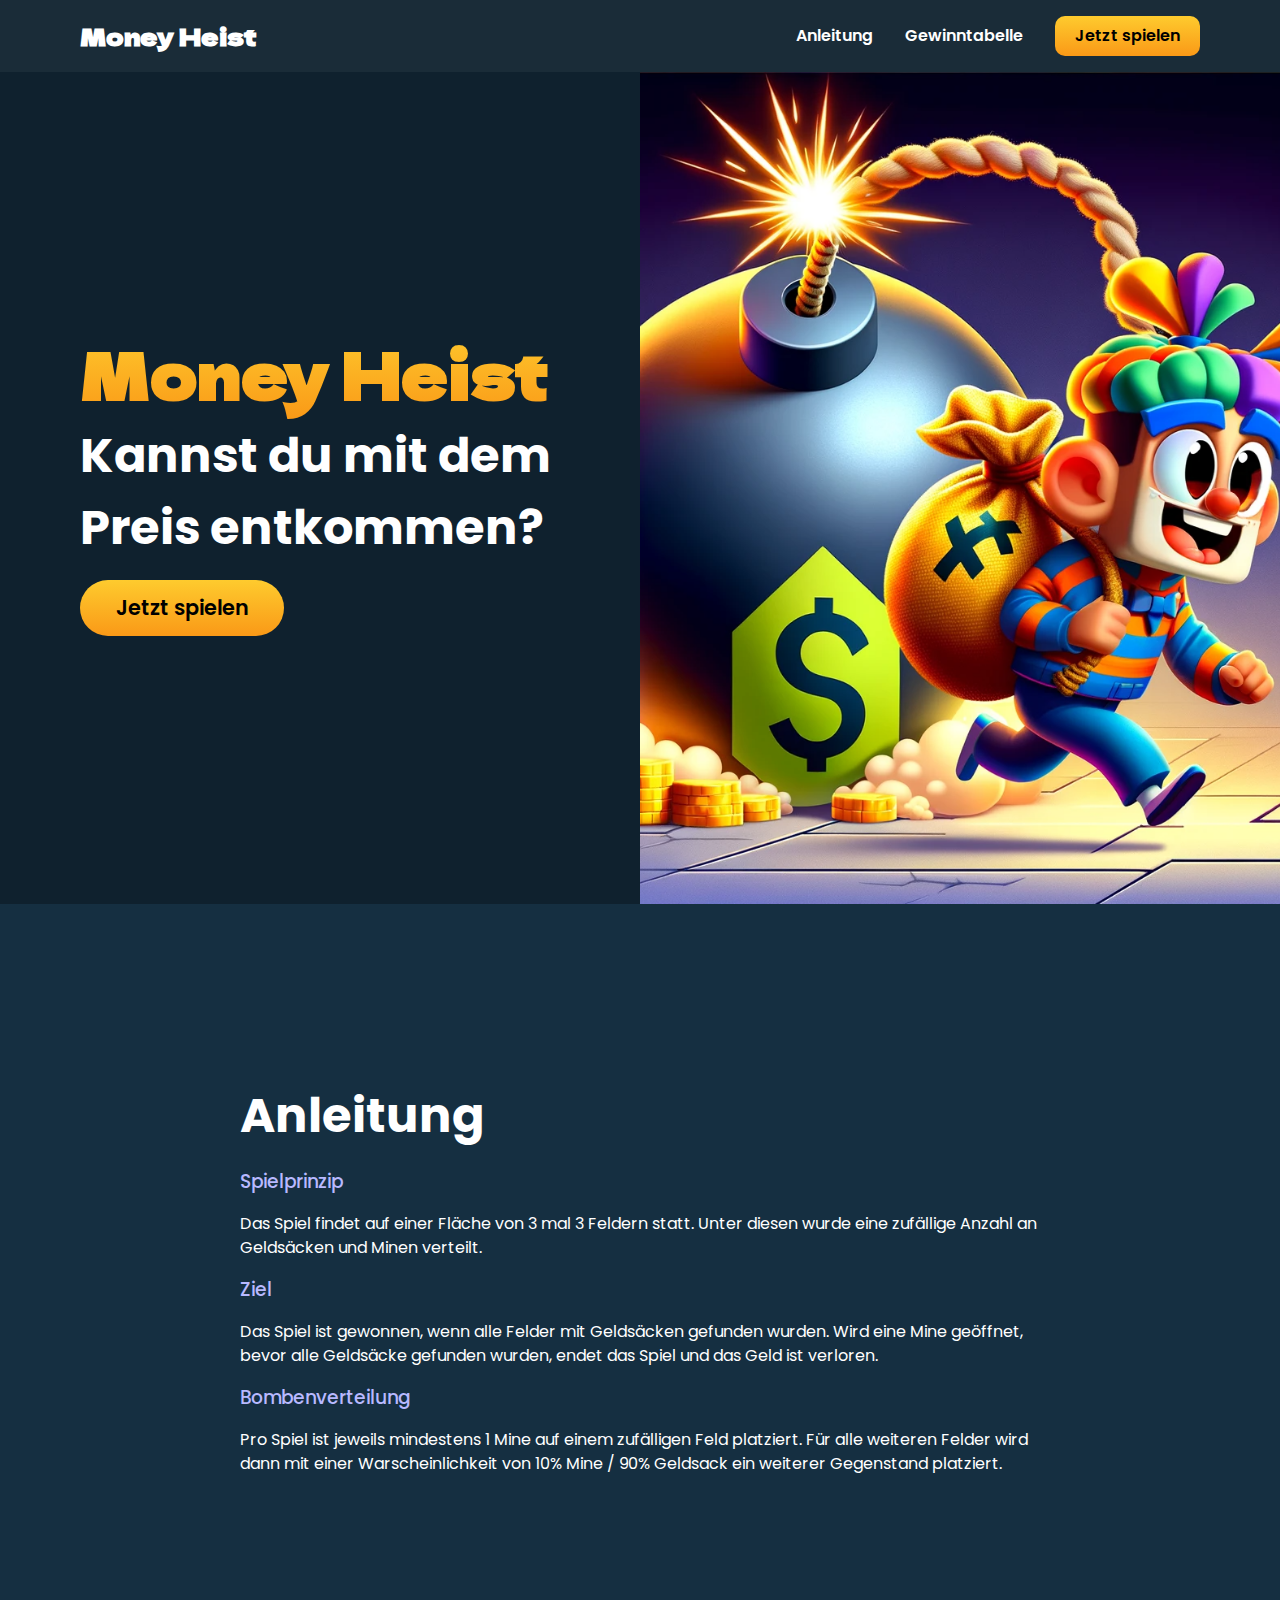
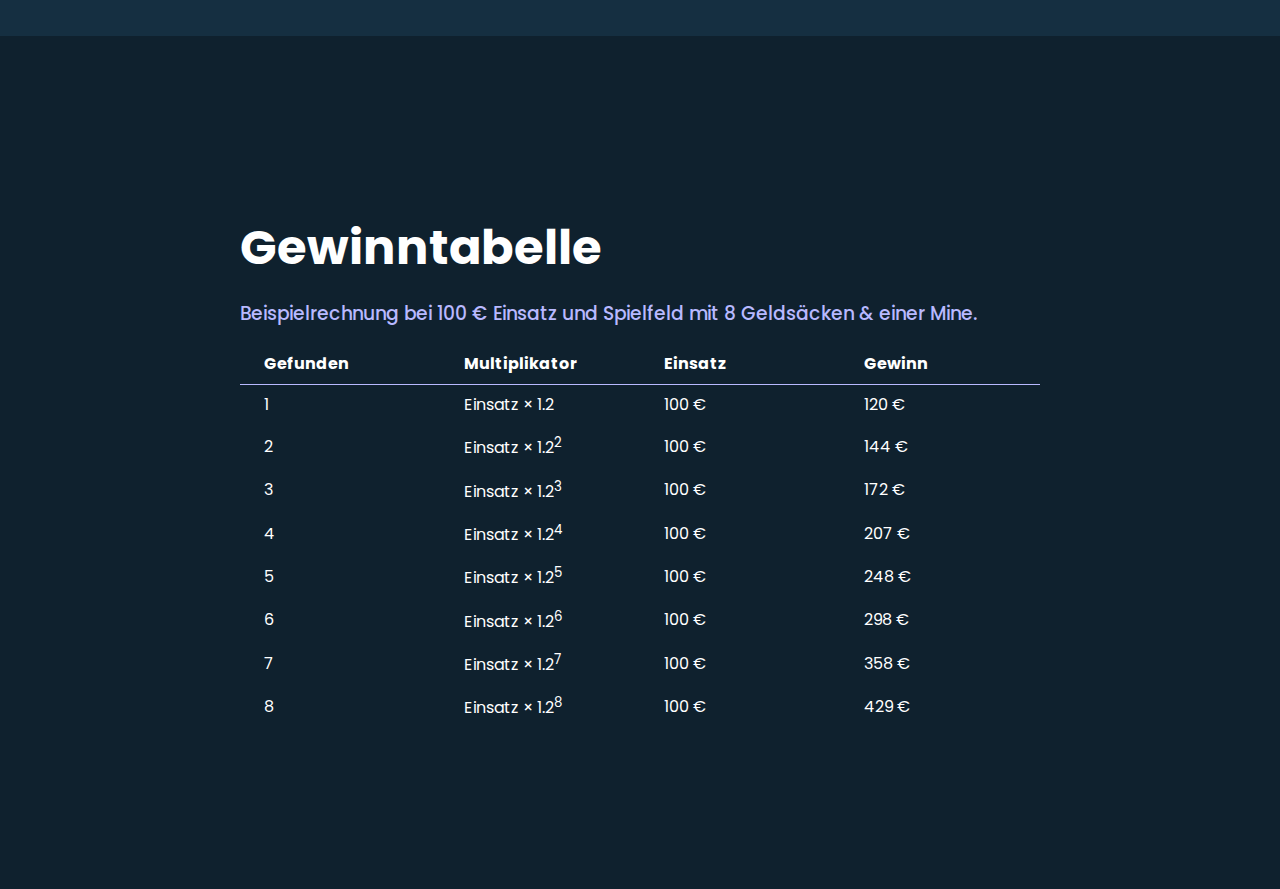
==== commit 18c5c0fd: "added game tutorial" ====
--- a/index.html
+++ b/index.html
@@ -48,15 +48,15 @@
                 <h2>Anleitung</h2>
                 <h3>Spielprinzip</h3>
                 <p>
-                    Das Spiel findet auf einer Fläche von 3 mal 3 Feldern statt. Unter diesen wurde eine zufällige
-                    Anzahl an
-                    Geldsäcken und Bomben verteilt. Der Spieler muss nun nacheinander frei gewählte Felder aufdecken.
+                    Das Spiel findet auf einer Fläche von 3 mal 3 Feldern statt. Unter diesen wurde eine zufällige Anzahl an Geldsäcken und Minen verteilt.
                 </p>
                 <h3>Ziel</h3>
                 <p>
-                    Das Spiel ist gewonnen, wenn alle Felder mit Geldsäcken gefunden wurden. Wird eine Bombe geöffnet,
-                    bevor
-                    alle Geldsäcke gefunden wurden, endet das Spiel und das Geld ist verloren.
+                    Das Spiel ist gewonnen, wenn alle Felder mit Geldsäcken gefunden wurden. Wird eine Mine geöffnet, bevor alle Geldsäcke gefunden wurden, endet das Spiel und das Geld ist verloren.
+                </p>
+                <h3>Bombenverteilung</h3>
+                <p>
+                    Pro Spiel ist jeweils mindestens 1 Mine auf einem zufälligen Feld platziert. Für alle weiteren Felder wird dann mit einer Warscheinlichkeit von 10% Mine / 90% Geldsack ein weiterer Gegenstand platziert.
                 </p>
             </article>
         </section>
@@ -76,49 +76,49 @@
                     <tbody>
                         <tr>
                             <td>1</td>
-                            <td>Einsatz * 1.2</td>
+                            <td>Einsatz × 1.2</td>
                             <td>100 €</td>
                             <td>120 €</td>
                         </tr>
                         <tr>
                             <td>2</td>
-                            <td>Einsatz * 1.2<sup>2</sup></td>
+                            <td>Einsatz × 1.2<sup>2</sup></td>
                             <td>100 €</td>
                             <td>144 €</td>
                         </tr>
                         <tr>
                             <td>3</td>
-                            <td>Einsatz * 1.2<sup>3</sup></td>
+                            <td>Einsatz × 1.2<sup>3</sup></td>
                             <td>100 €</td>
                             <td>172 €</td>
                         </tr>
                         <tr>
                             <td>4</td>
-                            <td>Einsatz * 1.2<sup>4</sup></td>
+                            <td>Einsatz × 1.2<sup>4</sup></td>
                             <td>100 €</td>
                             <td>207 €</td>
                         </tr>
                         <tr>
                             <td>5</td>
-                            <td>Einsatz * 1.2<sup>5</sup></td>
+                            <td>Einsatz × 1.2<sup>5</sup></td>
                             <td>100 €</td>
                             <td>248 €</td>
                         </tr>
                         <tr>
                             <td>6</td>
-                            <td>Einsatz * 1.2<sup>6</sup></td>
+                            <td>Einsatz × 1.2<sup>6</sup></td>
                             <td>100 €</td>
                             <td>298 €</td>
                         </tr>
                         <tr>
                             <td>7</td>
-                            <td>Einsatz * 1.2<sup>7</sup></td>
+                            <td>Einsatz × 1.2<sup>7</sup></td>
                             <td>100 €</td>
                             <td>358 €</td>
                         </tr>
                         <tr>
                             <td>8</td>
-                            <td>Einsatz * 1.2<sup>8</sup></td>
+                            <td>Einsatz × 1.2<sup>8</sup></td>
                             <td>100 €</td>
                             <td>429 €</td>
                         </tr>
--- a/styles/style.css
+++ b/styles/style.css
@@ -386,7 +386,7 @@
 
 .landing-image-container {
   background-color: blue;
-  background-image: url("../assets/landing-bg-flipped.png");
+  background-image: url("../assets/landing-bg.png");
   background-size: cover;
   background-position: center;
   background-repeat: no-repeat;
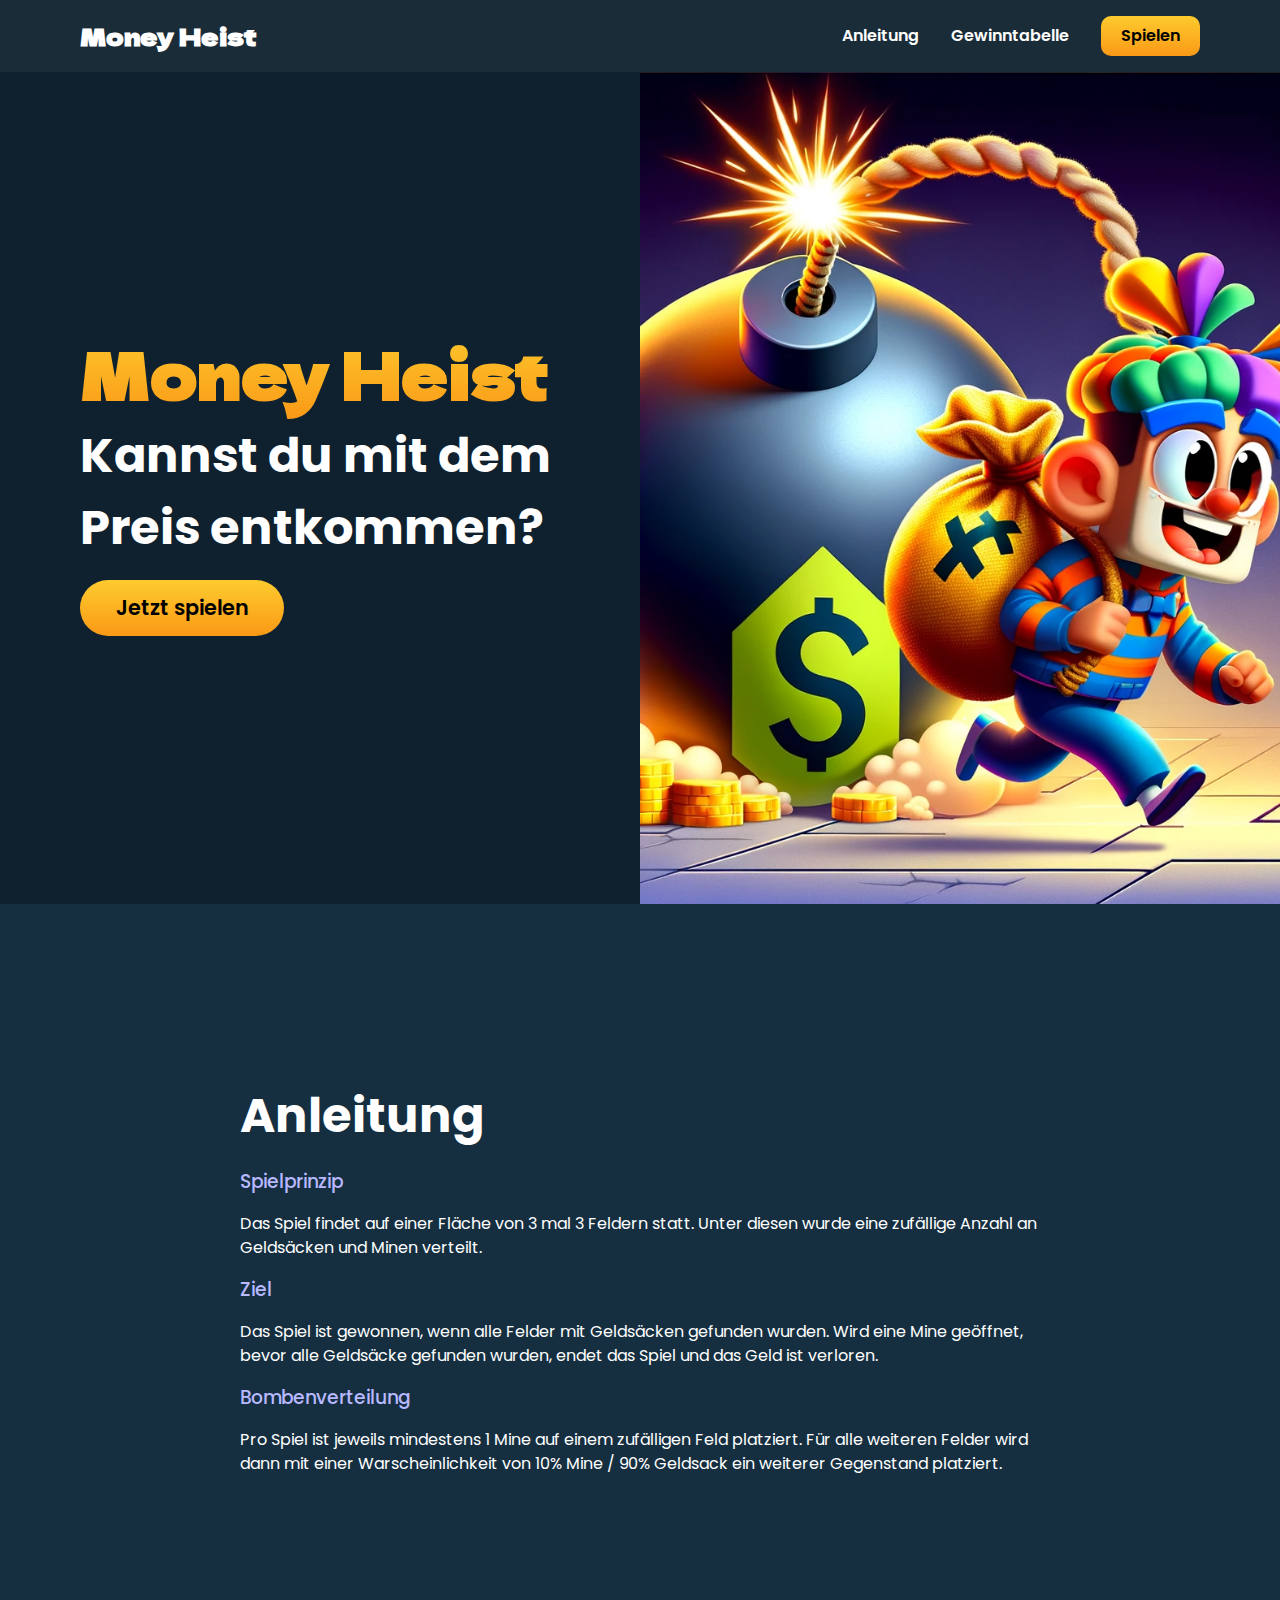
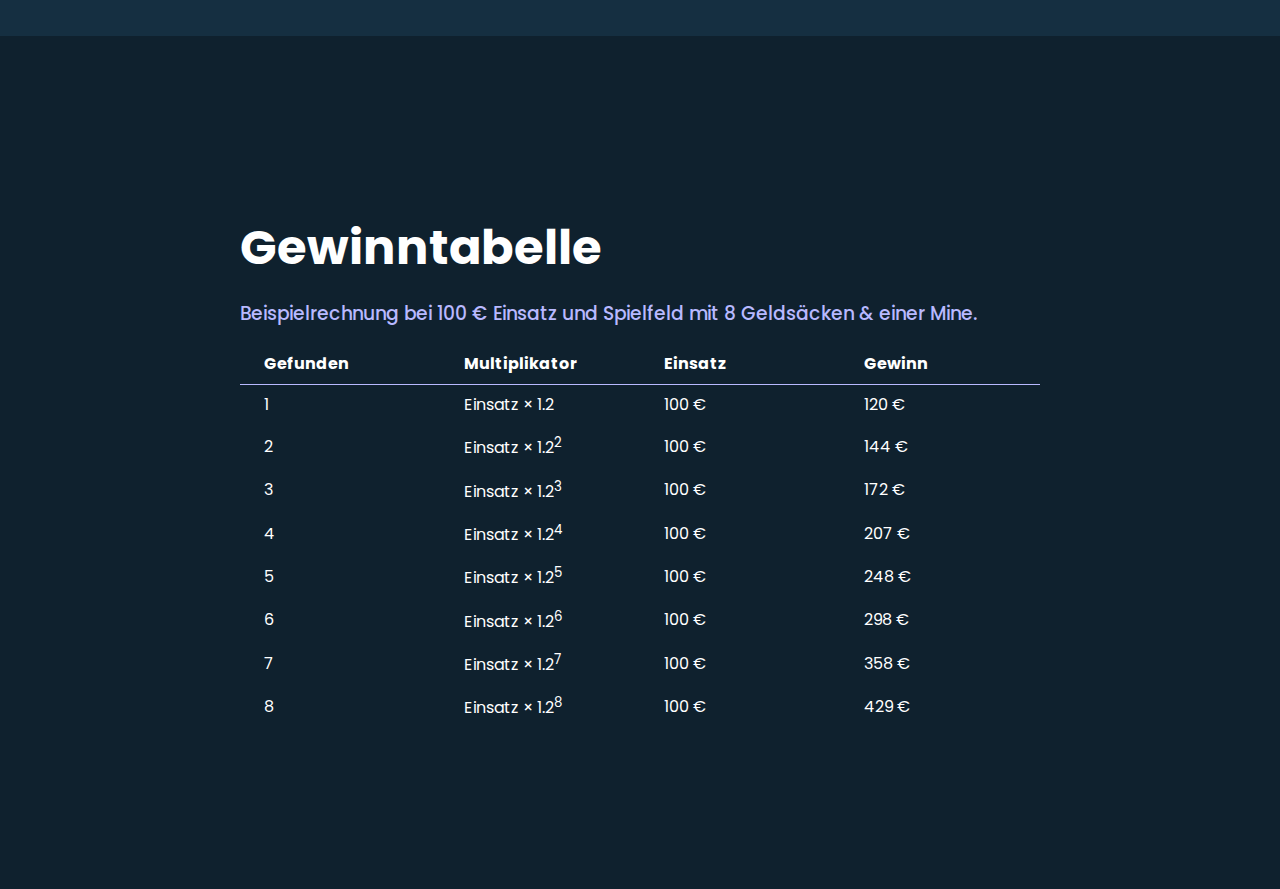
==== commit fe3a4d30: "refactored scss" ====
--- a/index.html
+++ b/index.html
@@ -11,7 +11,6 @@
     <link href="https://fonts.googleapis.com/css2?family=Poppins:wght@300;400;500;600;700;800&display=swap"
         rel="stylesheet">
     <link href="https://fonts.googleapis.com/css2?family=Dela+Gothic+One&display=swap" rel="stylesheet">
-
 </head>
 
 <body>
@@ -22,7 +21,7 @@
             <ul>
                 <li><a href="#anleitung">Anleitung</a></li>
                 <li><a href="#gewinntabelle">Gewinntabelle</a></li>
-                <li><a class="btn" href="game.html">Jetzt spielen</a></li>
+                <li><a class="btn" href="game.html">Spielen</a></li>
             </ul>
         </nav>
     </header>
@@ -48,18 +47,24 @@
                 <h2>Anleitung</h2>
                 <h3>Spielprinzip</h3>
                 <p>
-                    Das Spiel findet auf einer Fläche von 3 mal 3 Feldern statt. Unter diesen wurde eine zufällige Anzahl an Geldsäcken und Minen verteilt.
+                    Das Spiel findet auf einer Fläche von 3 mal 3 Feldern statt. Unter diesen wurde eine zufällige
+                    Anzahl an Geldsäcken und Minen verteilt.
                 </p>
                 <h3>Ziel</h3>
                 <p>
-                    Das Spiel ist gewonnen, wenn alle Felder mit Geldsäcken gefunden wurden. Wird eine Mine geöffnet, bevor alle Geldsäcke gefunden wurden, endet das Spiel und das Geld ist verloren.
+                    Das Spiel ist gewonnen, wenn alle Felder mit Geldsäcken gefunden wurden. Wird eine Mine geöffnet,
+                    bevor alle Geldsäcke gefunden wurden, endet das Spiel und das Geld ist verloren.
                 </p>
                 <h3>Bombenverteilung</h3>
                 <p>
-                    Pro Spiel ist jeweils mindestens 1 Mine auf einem zufälligen Feld platziert. Für alle weiteren Felder wird dann mit einer Warscheinlichkeit von 10% Mine / 90% Geldsack ein weiterer Gegenstand platziert.
+                    Pro Spiel ist jeweils mindestens 1 Mine auf einem zufälligen Feld platziert. Für alle weiteren
+                    Felder wird dann mit einer Warscheinlichkeit von 10% Mine / 90% Geldsack ein weiterer Gegenstand
+                    platziert.
                 </p>
             </article>
         </section>
+
+        <!-- table to illustrate profit distribution -->
         <section id="gewinntabelle">
             <article class="text-section">
                 <h2>Gewinntabelle</h2>
--- a/styles/style.css
+++ b/styles/style.css
@@ -20,7 +20,7 @@
   font-size: 100%;
   -webkit-text-size-adjust: 100%;
   background-color: #0f212e;
-  color: white;
+  color: #fff;
 }
 
 body {
@@ -46,7 +46,7 @@
 }
 
 a {
-  color: white;
+  color: #fff;
 }
 
 ul li {
@@ -93,9 +93,9 @@
   padding: 1rem 5rem;
   width: 100vw;
   display: flex;
-  flex-direction: row;
+  flex-flow: row wrap;
+  justify-content: space-between;
   align-items: center;
-  justify-content: space-between;
   gap: 1rem;
   background-color: #1a2c38;
 }
@@ -109,9 +109,9 @@
 
 header ul {
   display: flex;
-  flex-direction: row;
+  flex-flow: row nowrap;
+  justify-content: space-between;
   align-items: center;
-  justify-content: space-between;
   gap: 2rem;
 }
 
@@ -119,9 +119,16 @@
   display: inline;
 }
 
-@media (max-width: 576px) {
+@media (max-width: 768px) {
   header {
     padding: 1rem;
+    justify-content: center;
+  }
+}
+@media (min-width: 992px) {
+  header {
+    padding: 1rem 5rem;
+    justify-content: space-between;
   }
 }
 /**
@@ -130,18 +137,18 @@
 .game-section {
   padding: 2rem;
   display: flex;
+  flex-flow: row wrap;
+  justify-content: center;
   align-items: stretch;
-  justify-content: center;
-  flex-direction: row;
   gap: 2rem;
 }
 
 .game-sidebar {
   width: 18rem;
   display: flex;
-  flex-direction: column;
+  flex-flow: column nowrap;
+  justify-content: space-between;
   align-items: flex-start;
-  justify-content: space-between;
   background-color: #1a2c38;
   padding: 1.5rem;
   border-radius: 0.5rem;
@@ -158,9 +165,9 @@
 .bet-label-group {
   width: 100%;
   display: flex;
-  flex-direction: row wrap;
+  flex-flow: row wrap;
+  justify-content: space-around;
   align-items: flex-end;
-  justify-content: space-around;
 }
 
 .bet-label-group label {
@@ -182,6 +189,20 @@
   justify-content: space-between;
 }
 
+#alertbox {
+  display: none;
+  position: absolute;
+  transform: translate(-50%, -50%);
+  top: 5%;
+  left: 50%;
+  padding: 0.5rem 1rem;
+  font-weight: 500;
+  text-align: center;
+  background-color: #ff0000;
+  z-index: 2;
+  border-radius: 3px;
+}
+
 .game-sidebar-section .btn {
   margin: 0;
 }
@@ -197,7 +218,7 @@
   padding: 0.5rem 0.5rem;
   background: transparent;
   border: solid 2px #314c5d;
-  color: white;
+  color: #fff;
   border-radius: 3px;
 }
 
@@ -235,10 +256,11 @@
   top: 0;
   width: 100%;
   height: 100%;
-  background-color: grey;
-  display: flex;
+  background-color: #427ca1;
+  display: flex;
+  flex-flow: row nowrap;
+  justify-content: center;
   align-items: center;
-  justify-content: center;
   cursor: not-allowed;
   transition: 0.2s;
   border-radius: 0.5rem;
@@ -262,7 +284,7 @@
 
 .mine-clicked,
 .mine-clicked:hover {
-  background-color: red;
+  background-color: #ff0000;
 }
 
 .money-clicked,
@@ -271,16 +293,16 @@
 }
 
 .win {
-  background-color: yellow;
+  background-color: #ffff00;
 }
 
 .win:hover {
-  background-color: yellow;
+  background-color: #ffff00;
 }
 
 .game-over,
 .game-over:hover {
-  background-color: red;
+  background-color: #ff0000;
 }
 
 .hide {
@@ -378,26 +400,17 @@
 
 .landing-text {
   display: flex;
+  flex-flow: column nowrap;
+  justify-content: center;
   align-items: flex-start;
-  justify-content: center;
-  flex-direction: column;
-  text-align: left;
 }
 
 .landing-image-container {
-  background-color: blue;
+  background-color: #b8b9ff;
   background-image: url("../assets/landing-bg.png");
   background-size: cover;
   background-position: center;
   background-repeat: no-repeat;
-}
-
-.landing-content {
-  height: 100%;
-  width: 50%;
-  display: flex;
-  justify-content: center;
-  align-items: center;
 }
 
 .text-section {
@@ -425,9 +438,9 @@
   margin: 0.5rem 0rem;
   padding: 0.75rem 0.5rem;
   border-radius: 3px;
-  color: black;
+  color: #000;
   font-weight: 600;
-  background-color: lime;
+  background: linear-gradient(180deg, #FECB2E 0%, #FA9917 100%);
 }
 
 .btn-landing {
@@ -436,7 +449,7 @@
   padding: 0.75rem 2.25rem;
   border-radius: 2rem;
   background: linear-gradient(180deg, #FECB2E 0%, #FA9917 100%);
-  color: black;
+  color: #000;
 }
 
 .btn-dark {
